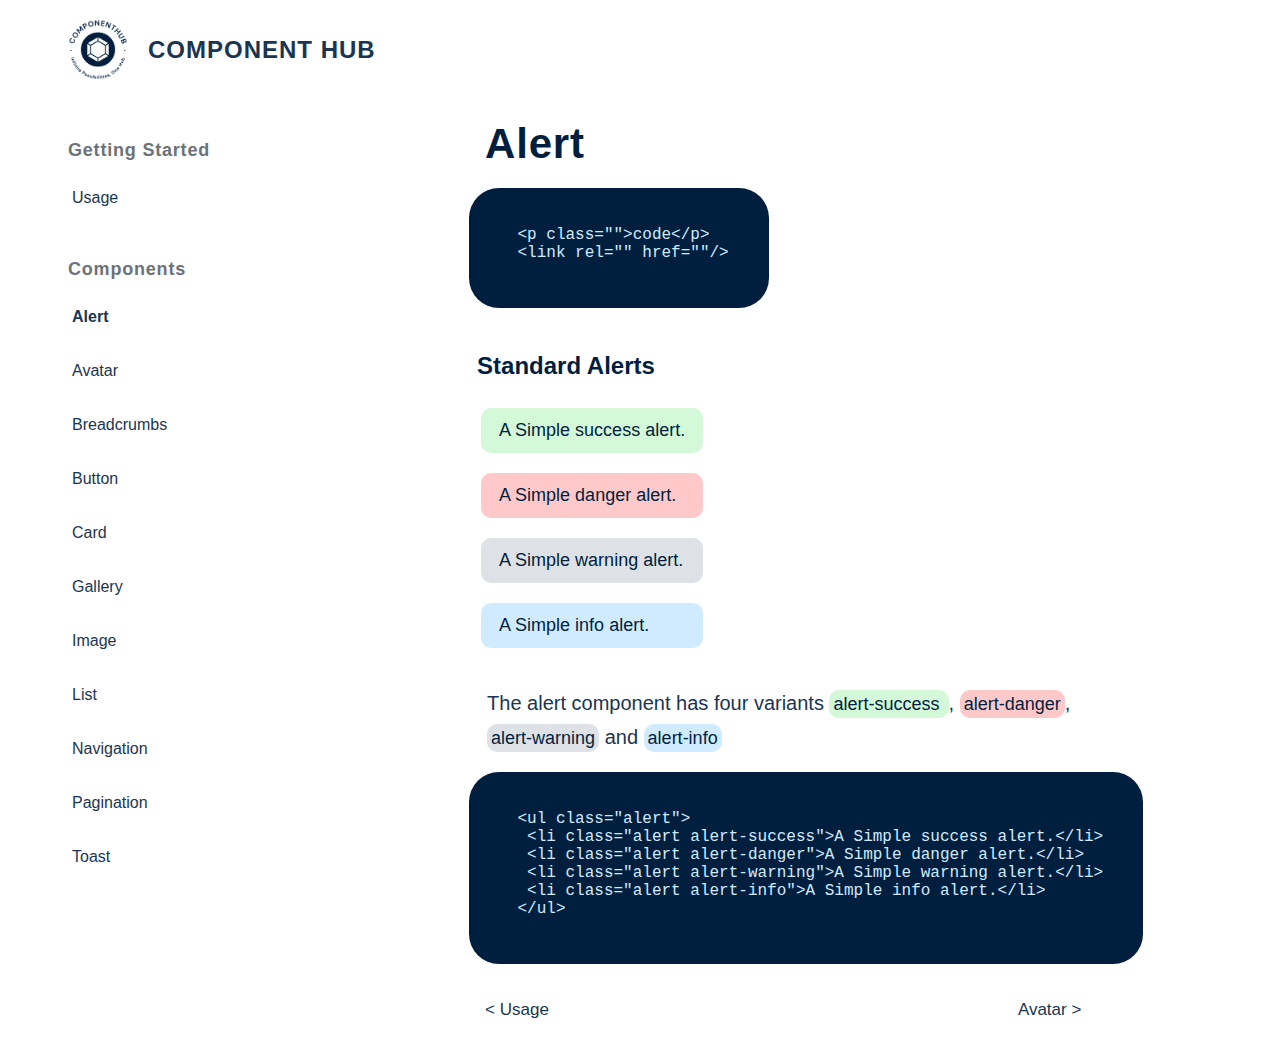
==== alert.html @ a9bf2a6b "initial commit" ====
<!DOCTYPE html>
<html lang="en">
<head>
  <meta charset="UTF-8">
  <meta name="viewport" content="width=device-width, initial-scale=1.0">
  <link rel="icon" href="images/componenthub-website-favicon-color.png"/>
  <title>Component Hub &dash; Infinite Possibilities, One Hub.</title>
  <link rel="stylesheet" href="style.css"/>
</head>
<body>
  <nav>
    <div class="navigation">
    <div class="navigation-box">
      <p class="navigation-logobox">
        <a href="index.html">
          <img alt="component hu logo" src="images/low-resolution-color-logo.png" class="navigation-logo" />
        </p>
        <p class="navigation-logo--2col">Component Hub</p>
      </a>
    </div>
   </div>
</nav>
<div class="container-grid">
  <menu class="menu-grid">
    <div class="getting-started">
      <h4 class="heading-tertiary">Getting Started
    </h4>
        <ul>
          <li  class="menu-list"><a href="usage.html">Usage</a></li>
        </ul>
    </div>
    <div class="component">
      <h4 class="heading-tertiary">Components
      </h4>
        <ul class="menu-list-box">
          <li class="menu-list active-list"><a href="alert.html">Alert</a></li>
          <li class="menu-list"><a href="avatar.html">Avatar</a></li>
          <li class="menu-list"><a href="breadcrumbs.html">Breadcrumbs</a></li>
          <li class="menu-list"><a href="button.html">Button</a></li>
          <li class="menu-list"><a href="card.html">Card</a></li>
          <li class="menu-list"><a href="gallery.html">Gallery</a></li>
          <li class="menu-list"><a href="image.html">Image</a></li>
          
          <li class="menu-list"><a href="list.html">List</a></li>
          <li class="menu-list"><a href="navigation.html">Navigation</a></li>
          <li class="menu-list"><a href="pagination.html">Pagination</a></li>
          <li class="menu-list"><a href="toast.html">Toast</a></li>
          
        </ul>
    </div>
  </menu>
<div class="component-grid">
  <h2 class="heading-secondary">Alert</h2>
  <pre class="code-container">
  <code>
    &lt;p class="">code&lt;/p>
    &lt;link rel="" href=""/>
  </code>
  </pre>
  <h3 class="heading-others">Standard Alerts</h3>
  <ul class="alert">
   <li class="alert-success">A Simple success alert.</li>
   <li class="alert-danger">A Simple danger alert.</li>
   <li class="alert-warning">A Simple warning alert.</li>
   <li class="alert-info">A Simple info alert.</li>
  </ul>
  <p class="component-text">The alert component has four
     variants <span class="alert-success al">alert-success

     </span>, <span class="alert-danger al">alert-danger</span>,
      <span class="alert-warning al">alert-warning</span>
       and <span class="alert-info al">alert-info</span>
  </p>
  <pre class="code-container">
  <code>
    &lt;ul class="alert">
     &lt;li class="alert alert-success">A Simple success alert.&lt;/li>
     &lt;li class="alert alert-danger">A Simple danger alert.&lt;/li>
     &lt;li class="alert alert-warning">A Simple warning alert.&lt;/li>
     &lt;li class="alert alert-info">A Simple info alert.&lt;/li>
    &lt;/ul>
 </code>
  </pre>
<footer class="footer-box">
 <p class="footer-link">
  <a href="usage.html"> &lt; Usage</a>
 </p>
 <p class="footer-link">
  <a href="avatar.html">Avatar &gt;</a>
 </p>
</footer>
</div>
</div>
</body>
</html>
---- style.css ----
* {
  padding: 0;
  margin: 0;
  box-sizing: border-box;
}
html {
  font-size: 62.5%;
}

body {
  font-family: "DM+Sans", sans-serif;
}
a:link,
a:visited {
  text-decoration: none;
  color: #1a3552;
}
/* ---01 TYPOGRAPHY SYSTEM 
- FONT SIZE SYSTEM (px)
      10 / 12 / 14 / 16 / 18 / 20 / 24 / 
      30 / 36 / 44 / 52 / 62 / 74 / 86 / 98 


      logo color 
      :#1a3552
      -SPACING SYSTEM (px)
      2 / 4 / 8 / 12 / 16 / 24 / 32 / 48 / 
      / 80 / 96 /  128
      */
.navigation {
  /* background-color: aqua; */
  height: 10rem;
  padding: 0 2rem 0 0;
  margin: 0 4.8rem;

  display: grid;
  grid-template-columns: 1fr 1fr;
}
.navigation-box {
  display: grid;
  grid-template-columns: auto 1fr;
  justify-content: center;
  align-items: center;
}
.navigation-logo--2col {
  font-size: 2.4rem;
  text-decoration: none;
  text-transform: uppercase;
  color: #1a3552;
  font-weight: 700;
  letter-spacing: 1px;
  line-height: 1.1;
}

.navigation-logo {
  width: 10rem;
  align-self: center;
}
.documentation {
  justify-self: flex-end;
  align-self: center;
  text-transform: capitalize;
  color: #1a3552;
  font-size: 2rem;
  font-weight: 700;
  letter-spacing: 1px;
}
.documentation:hover {
  text-decoration: underline;
}
.btn {
  font-size: 1.8rem;
  width: 15rem;
  font-weight: 500;
  height: 5.2rem;
  border-radius: 50px;
  letter-spacing: 1px;
  display: block;
  padding: 1.2rem 2rem;
  cursor: pointer;

  margin-left: 3rem;
  border: 3px solid #001f3f;
  text-align: center;
  cursor: pointer;
  margin-left: 3rem;
}

.button {
  grid-column: 1/-1;
  margin-bottom: 10rem;
  margin-right: 3rem;
  display: flex;
  justify-content: center;
  align-items: center;
}

#getting-started {
  background-color: #001f3f;
  color: #fff;
}
.article-section {
  height: 60vh;
  max-width: 120rem;
  margin: 0 auto;
  display: grid;
  grid-template-rows: auto 1fr 1fr;
}
.article-logo {
  align-self: center;
  justify-self: center;
  height: 30rem;
  max-width: 45rem;

  grid-column: 1/-1;
}
.article-text {
  justify-self: center;
  font-size: 2.4rem;
  line-height: 1.6;
  font-weight: 600;
  max-width: 55rem;
  margin-bottom: 4rem;

  color: #1a3552;
}

/* ////////////////////////////// 
 //////////usage page////////////////////////
 ////////////////////////////////////*/
.container-grid {
  display: grid;
  grid-template-columns: 20fr 70fr;
  gap: 3rem;
  max-width: 120rem;
  height: 90vh;

  margin: 2rem 4.8rem;
}
.menu-grid {
  overflow-y: scroll;
  display: flex;
  flex-direction: column;
  justify-content: left;
  gap: 2.4rem;
}

.component-grid {
  justify-self: center;
  max-width: 70%;
}
.heading-secondary {
  color: #001f3f;
  font-size: 4.2rem;
  font-weight: 700;
  padding: 0 1.6rem;
  margin-bottom: 2rem;
  letter-spacing: 0.8px;
}
.heading-tertiary {
  letter-spacing: 0.8px;
  padding: 2rem 2rem 2rem 2rem;
  color: #6b727a;
  font-weight: 600;
  font-size: 1.8rem;
}
.heading-others {
  color: #001f3f;
  font-size: 2.4rem;
  padding: 0.8rem;
}
.component-text {
  padding: 1.8rem;
  font-size: 2rem;
  color: #1a3552;
  line-height: 1.7;
  font-weight: 400;
}
.menu-list-box {
  display: grid;
  gap: 2rem;
}

.menu-list {
  list-style: none;
  padding: 0.8rem 2.4rem;
  font-size: 1.6rem;
  color: #6b727a;
  text-align: left;
  gap: 2rem;
}
.menu-list:hover,
.menu-list:active {
  border: 1px solid #d0ebff;
  background-color: #d0ebff;
  color: #343a40;
  border-radius: 50px;
  cursor: pointer;
}
.active-list {
  color: #001f3f;
  font-weight: 600;
}

/* ////////////////////////////// 
 //////////container code////////////////////////
 ////////////////////////////////////*/
.code-container {
  background-color: #001f3f;
  color: #d0ebff;
  font-size: 1.6rem;
  border-radius: 30px;
  margin-bottom: 3.6rem;
  width: fit-content;
  padding: 2rem 4rem 1rem 1rem;
}
/* ////////////////////////////// 
 //////////footer link////////////////////////
 ////////////////////////////////////*/
.footer-box {
  margin: 1.6rem;
  display: flex;
  justify-content: space-between;
}
.footer-link {
  font-size: 1.7rem;
  font-weight: 500;
  color: #6b727a;
}
/* ////////////////////////////// 
 //////////alert page////////////////////////
 ////////////////////////////////////*/
.alert {
  list-style: none;
  margin-left: 1.2rem;
  width: fit-content;
}
.alert-success {
  padding: 1.2rem 1.8rem;
  background-color: #d3f9d8;
  border-radius: 10px;
  margin: 2rem 0;
  color: #001f3f;
  font-size: 1.8rem;
}
.alert-danger {
  padding: 1.2rem 1.8rem;
  background-color: #ffc9c9;
  border-radius: 10px;
  margin-bottom: 2rem;
  color: #001f3f;
  font-size: 1.8rem;
}
.alert-warning {
  margin-bottom: 2rem;
  padding: 1.2rem 1.8rem;
  border-radius: 10px;
  /* background-color: #fff3bf; */
  background-color: #dee2e6;
  color: #001f3f;
  font-size: 1.8rem;
}
.alert-info {
  margin-bottom: 2rem;
  border-radius: 10px;
  padding: 1.2rem 1.8rem;
  background-color: #d0ebff;
  color: #001f3f;
  font-size: 1.8rem;
}

.al {
  padding: 0.4rem;
}
/* ////////////////////////////// 
 //////////avatar page////////////////////////
 ////////////////////////////////////*/
.avatar img {
  margin: 1rem;
  border-radius: 50%;
  border: 1px solid #001f3f;
  height: 7rem;
  width: 7rem;
}
figure {
  display: inline;
}

.avatar .avatar-xs img {
  height: 2.5rem;
  width: 2.5rem;
}
.avatar .avatar-std img {
  height: 4.5rem;
  width: 4.5rem;
}
.avatar .avatar-sm img {
  height: 3.5rem;
  width: 3.5rem;
}
.avatar .avatar-lg img {
  height: 5.5rem;

  width: 5.5rem;
}

.flex {
  display: flex;
  justify-content: flex-start;
  align-items: normal;
}
.presence {
  position: relative;
}
.status {
  height: 1.8rem;
  width: 1.8rem;
  border-radius: 50%;
  border: 0.2rem solid #fff;
}
.status-online {
  background-color: #40c057;
  position: absolute;
  left: 60px;
  bottom: 11px;
}
.status-offline {
  background-color: #e03131;
  position: absolute;
  left: 60px;
  bottom: 11px;
}

.status-dnd {
  background-color: #6b727a;
  position: absolute;
  left: 59px;
  bottom: 12px;
}
/* ////////////////////////////// 
 //////////breadcrumbs page////////////////////////
 ////////////////////////////////////*/
.breadcrumbs {
  display: flex;
  gap: 0.8rem;
  font-size: 1.8rem;
  justify-content: center;
  margin: 3rem 0 2rem 2rem;
}
.border {
  border: 3px solid #001f3f;
  border-radius: 11px;
}
.breadcrumbs-1:hover {
  text-decoration: underline;
}
.breadcrumbs-2:hover {
  text-decoration: underline;
}
.breadcrumbs-3:hover {
  text-decoration: underline;
  padding-left: 2rem;
}
/* ////////////////////////////// 
 //////////button page////////////////////////
 ////////////////////////////////////*/
.btns {
  padding: 1.2rem 2rem;
  margin-right: 0.5rem;
  letter-spacing: 1px;
  font-size: 1.6rem;
  border-radius: 9px;
  cursor: pointer;
  transition: all 0.3s;
}
.btn-primary {
  background: #001f3f;
  color: #fff;
}
.btn-second {
  background-color: #d0ebff;
  border: 1px solid #d0ebff;
}
.btn-danger {
  background-color: #e03131;
  border: 1px solid #e03131;
  color: #fff;
}
.btn-outline-primary {
  border: 2px solid #001f3f;
  background-color: #fff;
}
.btn-outline-primary:hover {
  background-color: #001f3f;
  color: #fff;
}
.btn-outline-second {
  border: 2px solid #d0ebff;
  background-color: #fff;
}
.btn-outline-second:hover {
  background: #d0ebff;
}
.btn-outline-danger {
  background-color: #fff;
  border: 2px solid #e03131;
}
.btn-outline-danger:hover {
  background: #e03131;
  color: #fff;
}
.btns-icon {
  color: #fff;
  font-size: 1.8rem;
  padding-right: 0.4rem;
}
.icon-primary:hover {
  background-color: #1a3552;
}
.icon-danger:hover {
  background-color: #f03e3e;
}
/* ////////////////////////////// 
//////////card page////////////////////////
////////////////////////////////////*/
.card {
  border: 1px solid #d0ebff;
  margin: 3rem 1rem;
  border-radius: 9px;
  max-width: 35rem;

  overflow: hidden;
  transition: all 0.4s;
}
.card:hover {
  box-shadow: 0 0 1.2rem rgba(0, 0, 0, 0.1);
}
.card-image img {
  width: 100%;
}
.button-fill {
  width: 100%;
  border: 1px solid #001f3f;
}
/* ////////////////////////////// 
//////////image page////////////////////////
////////////////////////////////////*/
.img-res img {
  width: 100%;
}
.border-round {
  overflow: hidden;
  border-radius: 20px;
}
.img-round img {
  margin: 3rem;
  width: 30rem;
  height: 30rem;
  border-radius: 50%;
}
/* ////////////////////////////// 
//////////gallery page////////////////////////
////////////////////////////////////*/
.gallery-grid {
  margin: 3rem 0;
  display: grid;
  grid-template-columns: 1fr 1fr 1fr;
  row-gap: 2rem;
  column-gap: 2rem;
}
.gallery-img {
  padding: 0.8rem;
  display: block;
}
.gallery-img img {
  border-radius: 9px;
  height: 16rem;
  width: 22rem;
}

/* ////////////////////////////// 
//////////list page////////////////////////
////////////////////////////////////*/
.simple-list {
  border: 1px solid #dee2e6;
  border-radius: 11px;

  margin: 1.2rem 0 3rem 2rem;
  height: fit-content;
  width: 30rem;
}
.list {
  list-style: none;
  padding: 1.2rem;
}
.list:hover {
  cursor: pointer;
  color: #001f3f;
}
.list:last-child {
  margin-bottom: 1rem;
}
.list-heading {
  font-size: 1.8rem;
  font-weight: 600;
  letter-spacing: 1px;
  display: flex;
  justify-content: space-between;
}
.list-txt {
  margin-left: 0.8rem;
  font-size: 1.4rem;
  font-weight: 400;
}

/* ////////////////////////////// 
//////////naviagation page////////////////////////
////////////////////////////////////*/
.navigation-page-box {
  display: flex;
  margin: 2rem 0;
  justify-content: space-between;
  align-items: center;
}
.navigation-left {
  justify-self: flex-start;
}
.navigation-list span {
  font-size: 1.6rem;
  font-weight: 600;
  padding: 1rem;
}
/* ////////////////////////////// 
//////////pagination page////////////////////////
////////////////////////////////////*/
.pagination {
  display: flex;
  justify-content: space-evenly;
  gap: 0.5rem;
  margin: 3rem 3rem;
}
.pagination-button {
  padding: 1rem;
  background: #fff;
  font-size: 1.6rem;
  border: 2px solid #001f3f;
  border-radius: 50px;
}
.pagination-button:hover {
  background-color: #001f3f;
  color: #fff;
}

/* ////////////////////////////// 
//////////toast page////////////////////////
////////////////////////////////////*/
.toast {
  display: grid;
  gap: 2rem;
  grid-template-columns: 1fr auto;
  border-radius: 9px;
  padding: 3rem;
  margin: 3rem 0;
}
.success {
  background-color: #d3f9d8;
  border-left: 1.5rem solid #40c057;
}
.error {
  background-color: #ffc9c9;
  border-left: 1.5rem solid #fa5252;
}
.info {
  background-color: #d0ebff;
  border-left: 1.5rem solid #228be6;
}
.warning {
  background-color: #fff3bf;
  border-left: 1.5rem solid #fcc419;
}

.heading-toast {
  font-size: 1.6rem;
  padding: 1rem 1rem;
}
.toast-text {
  font-size: 1.4rem;
  padding: 0 1rem;
}
.toast-icon {
  justify-self: center;
  align-self: center;
  font-size: 3rem;
}
.icon-success {
  fill: #40c057;
}
.icon-error {
  fill: #fa5252;
}
.icon-info {
  fill: #228be6;
}
.icon-warning {
  color: #fcc419;
}
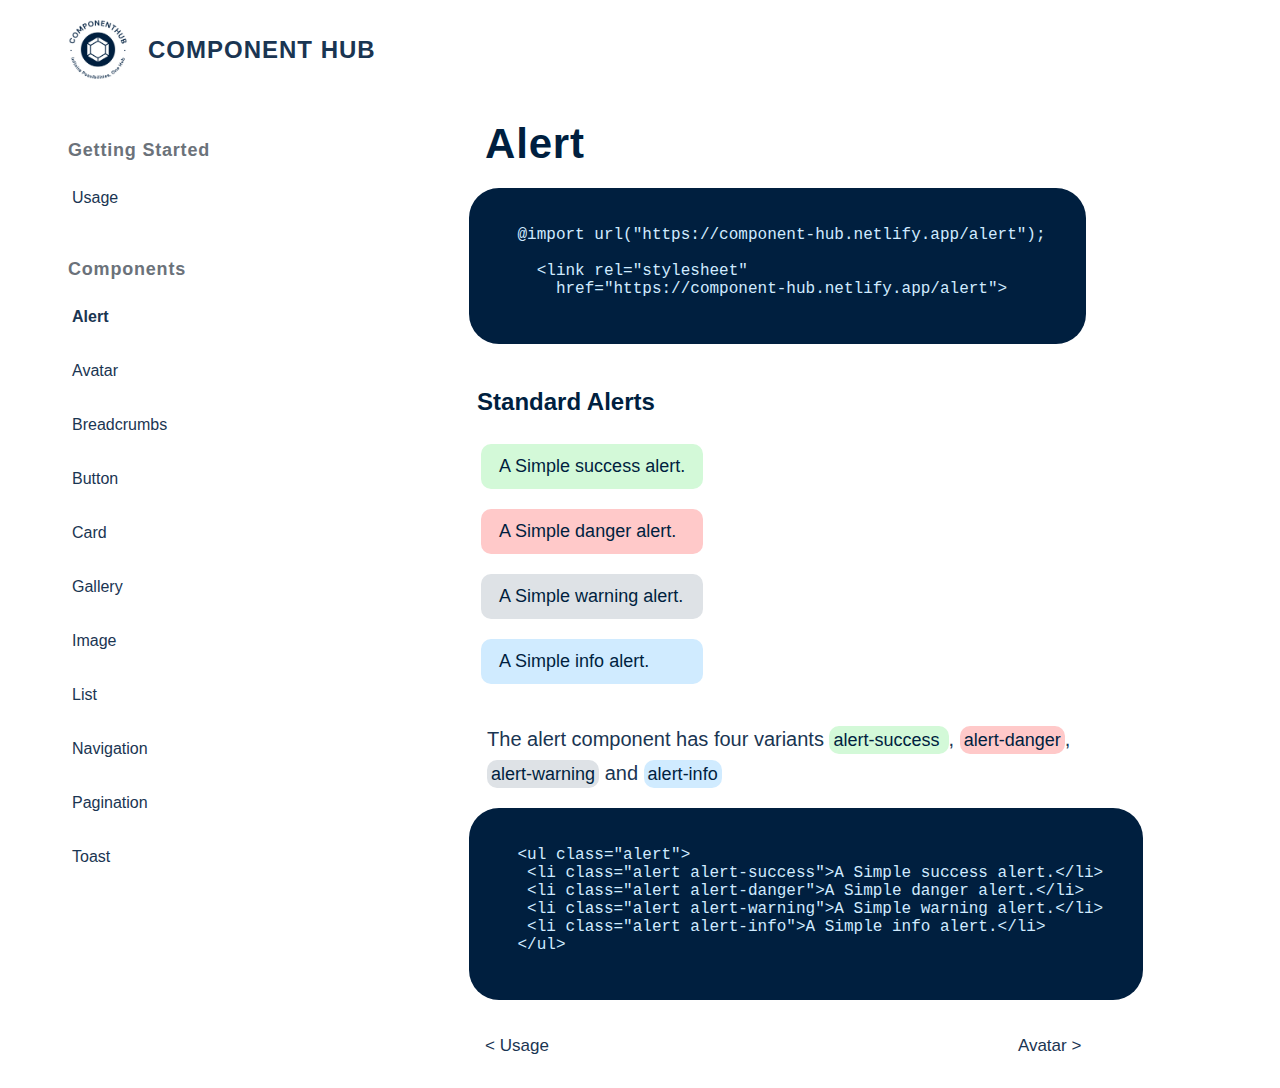
==== commit d9eed410: "added  import and github links" ====
--- a/alert.html
+++ b/alert.html
@@ -53,8 +53,10 @@
   <h2 class="heading-secondary">Alert</h2>
   <pre class="code-container">
   <code>
-    &lt;p class="">code&lt;/p>
-    &lt;link rel="" href=""/>
+    @import url("https://component-hub.netlify.app/alert");
+      
+      &lt;link rel="stylesheet" 
+        href="https://component-hub.netlify.app/alert">
   </code>
   </pre>
   <h3 class="heading-others">Standard Alerts</h3>
